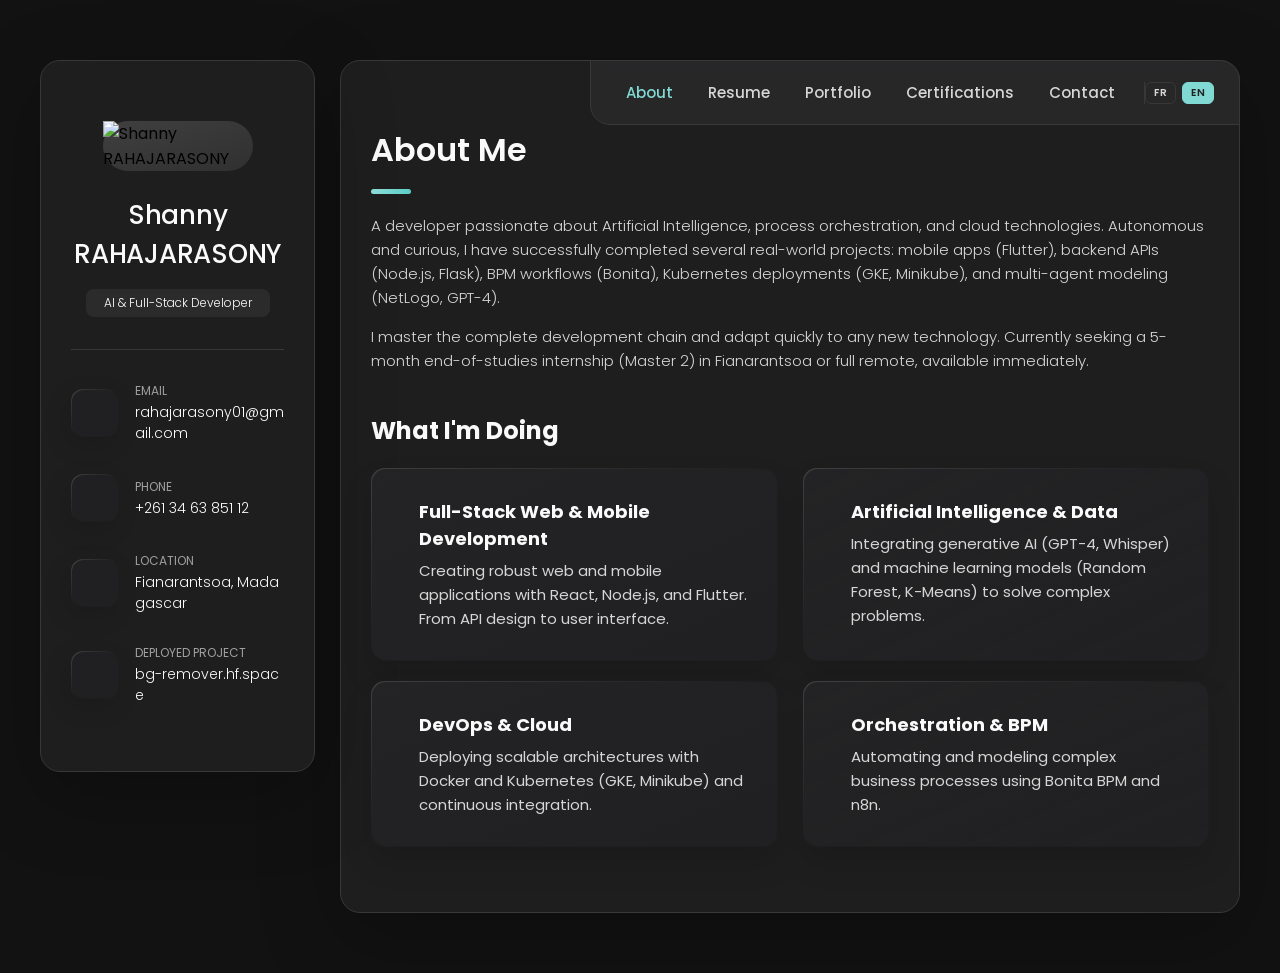
==== index.html @ 4166f820 "feat: update portfolio with new projects, certificates, and alphabetical sort" ====
<!DOCTYPE html>
<html lang="fr">

<head>
  <meta charset="UTF-8">
  <meta http-equiv="X-UA-Compatible" content="IE=edge">
  <meta name="viewport" content="width=device-width, initial-scale=1.0">
  <title>Shanny RAHAJARASONY — Développeur Full-Stack & IA</title>

  <!-- favicon -->
  <link rel="shortcut icon" href="./assets/images/logo.ico" type="image/x-icon">

  <!-- custom css link -->
  <link rel="stylesheet" href="./assets/css/style.css">

  <!-- language toggle styles -->
  <style>
    /* Lang switcher inline dans la navbar */
    .lang-switcher {
      display: flex;
      gap: 6px;
      align-items: center;
    }
    .lang-btn {
      background: transparent;
      color: var(--light-gray);
      border: 1px solid var(--jet);
      padding: 3px 8px;
      border-radius: 6px;
      cursor: pointer;
      font-size: 10px;
      font-weight: 600;
      letter-spacing: 0.5px;
      transition: var(--transition-1);
      line-height: 1.4;
    }
    .lang-btn:hover {
      color: var(--orange-yellow-crayola);
      border-color: var(--orange-yellow-crayola);
    }
    .lang-btn.active {
      background: var(--orange-yellow-crayola);
      color: var(--eerie-black-1);
      border-color: var(--orange-yellow-crayola);
    }
    .lang-switcher-item {
      margin-left: 4px;
      padding: 0 !important;
    }
    .project-item {
      display: none;
    }
    .project-item.active {
      display: block;
      animation: scaleUp 0.25s ease forwards;
    }
    .service-icon-box {
      font-size: 40px;
      color: var(--orange-yellow-crayola);
      display: flex;
      justify-content: center;
      align-items: center;
    }
  </style>

  <!-- google font link -->
  <link rel="preconnect" href="https://fonts.googleapis.com">
  <link rel="preconnect" href="https://fonts.gstatic.com" crossorigin>
  <link href="https://fonts.googleapis.com/css2?family=Poppins:wght@300;400;500;600&display=swap" rel="stylesheet">
</head>

<body>

  <main>

    <!-- SIDEBAR -->
    <aside class="sidebar" data-sidebar>

      <div class="sidebar-info">

        <figure class="avatar-box">
          <img src="./assets/images/my-avatar.png" alt="Shanny RAHAJARASONY" width="80">
        </figure>

        <div class="info-content">
          <h1 class="name" title="Shanny RAHAJARASONY">Shanny RAHAJARASONY</h1>
          <p class="title" data-i18n="role">Développeur IA & Full-Stack</p>
        </div>

        <button class="info_more-btn" data-sidebar-btn>
          <span data-i18n="show_contacts">Afficher les contacts</span>
          <ion-icon name="chevron-down"></ion-icon>
        </button>

      </div>

      <div class="sidebar-info_more">
        <div class="separator"></div>
        <ul class="contacts-list">
          <li class="contact-item">
            <div class="icon-box">
              <ion-icon name="mail-outline"></ion-icon>
            </div>
            <div class="contact-info">
              <p class="contact-title" data-i18n="email">Email</p>
              <a href="mailto:rahajarasony01@gmail.com" class="contact-link">rahajarasony01@gmail.com</a>
            </div>
          </li>
          <li class="contact-item">
            <div class="icon-box">
              <ion-icon name="phone-portrait-outline"></ion-icon>
            </div>
            <div class="contact-info">
              <p class="contact-title" data-i18n="phone">Téléphone</p>
              <a href="tel:+261346385112" class="contact-link">+261 34 63 851 12</a>
            </div>
          </li>
          <li class="contact-item">
            <div class="icon-box">
              <ion-icon name="location-outline"></ion-icon>
            </div>
            <div class="contact-info">
              <p class="contact-title" data-i18n="location">Localisation</p>
              <address data-i18n="location_value">Fianarantsoa, Madagascar</address>
            </div>
          </li>
          <li class="contact-item">
            <div class="icon-box">
              <ion-icon name="globe-outline"></ion-icon>
            </div>
            <div class="contact-info">
              <p class="contact-title" data-i18n="deployed_project">Projet déployé</p>
              <a href="https://shanny01-bg-remover-api.hf.space" target="_blank" class="contact-link">bg-remover.hf.space</a>
            </div>
          </li>
        </ul>
        <div class="separator"></div>
        <ul class="social-list">
          <li class="social-item">
            <a href="https://github.com/shanny-lala" target="_blank" class="social-link" title="GitHub">
              <ion-icon name="logo-github"></ion-icon>
            </a>
          </li>
          <li class="social-item">
            <a href="https://linkedin.com/in/shanny-rahajarasony" target="_blank" class="social-link" title="LinkedIn">
              <ion-icon name="logo-linkedin"></ion-icon>
            </a>
          </li>
        </ul>
      </div>
    </aside>

    <!-- MAIN CONTENT -->
    <div class="main-content">



      <!-- NAVBAR -->
      <nav class="navbar">
        <ul class="navbar-list">
          <li class="navbar-item">
            <button class="navbar-link active" data-nav-link data-page-target="about" data-i18n="nav_about">À propos</button>
          </li>
          <li class="navbar-item">
            <button class="navbar-link" data-nav-link data-page-target="resume" data-i18n="nav_resume">Parcours</button>
          </li>
          <li class="navbar-item">
            <button class="navbar-link" data-nav-link data-page-target="portfolio" data-i18n="nav_portfolio">Portfolio</button>
          </li>
          <li class="navbar-item">
            <button class="navbar-link" data-nav-link data-page-target="certifications" data-i18n="nav_certifications">Certifications</button>
          </li>
          <li class="navbar-item">
            <button class="navbar-link" data-nav-link data-page-target="contact" data-i18n="nav_contact">Contact</button>
          </li>
          <!-- Language Switcher intégré dans la navbar -->
          <li class="navbar-item lang-switcher-item">
            <div class="lang-switcher">
              <button class="lang-btn active" data-lang="fr">FR</button>
              <button class="lang-btn" data-lang="en">EN</button>
            </div>
          </li>
        </ul>
      </nav>

      <!-- ABOUT -->
      <article class="about active" data-page="about">
        <header>
          <h2 class="h2 article-title" data-i18n="about_title">À propos de moi</h2>
        </header>
        <section class="about-text">
          <p data-i18n="about_p1">Développeur passionné par l'intelligence artificielle, l'orchestration de processus et le cloud. Autonome et curieux, j'ai mené à bien plusieurs projets concrets : applications mobiles (Flutter), API backend (Node.js, Flask), workflows BPM (Bonita), déploiements Kubernetes (GKE, Minikube) et modélisation multi-agents (NetLogo, GPT-4).</p>
          <p data-i18n="about_p2">Je maîtrise la chaîne complète de développement et je m'adapte rapidement à toute nouvelle technologie. Recherche stage de fin d'études (Master 2) de 5 mois à Fianarantsoa ou en full remote, disponible immédiatement.</p>
        </section>

        <!-- SERVICES -->
        <section class="service">
          <h3 class="h3 service-title" data-i18n="what_im_doing">Ce que je fais</h3>
          <ul class="service-list">
            <li class="service-item">
              <div class="service-icon-box">
                <ion-icon name="code-slash-outline"></ion-icon>
              </div>
              <div class="service-content-box">
                <h4 class="h4 service-item-title" data-i18n="service_fullstack_title">Développement Full-Stack</h4>
                <p class="service-item-text" data-i18n="service_fullstack_desc">Création d'applications web et mobiles robustes avec React, Node.js, et Flutter.</p>
              </div>
            </li>
            <li class="service-item">
              <div class="service-icon-box">
                <ion-icon name="hardware-chip-outline"></ion-icon>
              </div>
              <div class="service-content-box">
                <h4 class="h4 service-item-title" data-i18n="service_ia_title">Intelligence Artificielle</h4>
                <p class="service-item-text" data-i18n="service_ia_desc">Intégration d'IA générative (GPT-4, Whisper) et ML (Random Forest, K-Means).</p>
              </div>
            </li>
            <li class="service-item">
              <div class="service-icon-box">
                <ion-icon name="cloud-done-outline"></ion-icon>
              </div>
              <div class="service-content-box">
                <h4 class="h4 service-item-title" data-i18n="service_devops_title">DevOps & Cloud</h4>
                <p class="service-item-text" data-i18n="service_devops_desc">Déploiement d'architectures scalables avec Docker et Kubernetes (GKE, Minikube).</p>
              </div>
            </li>
            <li class="service-item">
              <div class="service-icon-box">
                <ion-icon name="git-network-outline"></ion-icon>
              </div>
              <div class="service-content-box">
                <h4 class="h4 service-item-title" data-i18n="service_bpm_title">Orchestration & BPM</h4>
                <p class="service-item-text" data-i18n="service_bpm_desc">Automatisation et modélisation de processus avec Bonita BPM et n8n.</p>
              </div>
            </li>
          </ul>
        </section>
      </article>

      <!-- RESUME -->
      <article class="resume" data-page="resume">
        <header>
          <h2 class="h2 article-title" data-i18n="resume_title">Parcours</h2>
        </header>

        <section class="timeline">
          <div class="title-wrapper">
            <div class="icon-box"><ion-icon name="book-outline"></ion-icon></div>
            <h3 class="h3" data-i18n="education">Formations</h3>
          </div>
          <ol class="timeline-list">
            <li class="timeline-item">
              <h4 class="h4 timeline-item-title" data-i18n="edu_m2">Master 2 en Informatique</h4>
              <span>2025 — 2026</span>
              <p class="timeline-text" data-i18n="edu_m2_school">École Nationale d'Informatique (ENI) - Fianarantsoa</p>
              <p class="timeline-text" data-i18n="edu_m2_desc">Parcours Informatique Générale. En cours.</p>
            </li>
            <li class="timeline-item">
              <h4 class="h4 timeline-item-title" data-i18n="edu_l3">Licence Professionnelle en Informatique</h4>
              <span>2021 — 2024</span>
              <p class="timeline-text" data-i18n="edu_l3_school">École Nationale d'Informatique (ENI) - Fianarantsoa</p>
            </li>
            <li class="timeline-item">
              <h4 class="h4 timeline-item-title" data-i18n="edu_bac">Baccalauréat Général - Série D</h4>
              <span>2019</span>
              <p class="timeline-text" data-i18n="edu_bac_school">Lycée Raherivelo Ramamonjy - Fianarantsoa</p>
            </li>
          </ol>
        </section>

        <section class="timeline">
          <div class="title-wrapper">
            <div class="icon-box"><ion-icon name="briefcase-outline"></ion-icon></div>
            <h3 class="h3" data-i18n="experience">Expériences & Projets Sélectionnés</h3>
          </div>
          <ol class="timeline-list">
            <li class="timeline-item">
              <h4 class="h4 timeline-item-title" data-i18n="exp_bg">BG Remover Pro - Suppression d'arrière-plan IA</h4>
              <span>Février 2026</span>
              <p class="timeline-text" data-i18n="exp_bg_d1">Modèle ISNet via rembg (alpha matting, post-processing NumPy), backend Flask hexagonal.</p>
              <p class="timeline-text" data-i18n="exp_bg_d2">Frontend vanilla JS : drag & drop, canvas interactif. Docker + Gunicorn sur HF Spaces.</p>
            </li>

            <li class="timeline-item">
              <h4 class="h4 timeline-item-title" data-i18n="exp_churn">Prédiction du Churn - KNIME & Data Mining</h4>
              <span>Mai 2026</span>
              <p class="timeline-text" data-i18n="exp_churn_d1">Pipeline ETL complet (7 043 clients, 21 variables). Random Forest (Accuracy: 85%, AUC: 0.86).</p>
              <p class="timeline-text" data-i18n="exp_churn_d2">Clustering K-Means (3 profils de risque). Export Excel avec recommandations métier.</p>
            </li>
            <li class="timeline-item">
              <h4 class="h4 timeline-item-title" data-i18n="exp_hotel">Hotel/Restaurant - Orchestration Bonita BPM</h4>
              <span>Mars 2026</span>
              <p class="timeline-text" data-i18n="exp_hotel_d1">Architecture SOA, 5 processus BPMN. Services REST Node.js. Automatisation Messenger via n8n.</p>
            </li>
            <li class="timeline-item">
              <h4 class="h4 timeline-item-title" data-i18n="exp_irrigation">SMA Irrigation Intelligente - NetLogo</h4>
              <span>Avril 2026</span>
              <p class="timeline-text" data-i18n="exp_irrigation_d1">Simulation multi-agents IoT : capteurs, irrigators, météo dynamique. Économie d'eau > 35%.</p>
            </li>
            <li class="timeline-item">
              <h4 class="h4 timeline-item-title" data-i18n="exp_multi">Plateforme Multi-Agents IA</h4>
              <span>Septembre 2025</span>
              <p class="timeline-text" data-i18n="exp_multi_d1">4 agents Python collaborant via superviseur (scraping, résumé, traduction, publication).</p>
              <p class="timeline-text" data-i18n="exp_multi_d2">OpenAI GPT-4 pour résumé automatique et traduction multilingue, Notion API.</p>
            </li>
            <li class="timeline-item">
              <h4 class="h4 timeline-item-title" data-i18n="exp_ecollecte">Développeur Full-Stack (Stage) — Projet E-Collecte (ISERP)</h4>
              <span>Oct. 2025 – Jan. 2026</span>
              <p class="timeline-text" data-i18n="exp_ecollecte_d1">Application mobile Flutter de collecte de données sur terrain.</p>
              <p class="timeline-text" data-i18n="exp_ecollecte_d2">Back-end Node.js/TypeScript avec Express.js, Prisma ORM et MySQL.</p>
              <p class="timeline-text" data-i18n="exp_ecollecte_d3">Projet réalisé en totale autonomie.</p>
            </li>
            <li class="timeline-item">
              <h4 class="h4 timeline-item-title" data-i18n="exp_commune">Développeur Web (Stage) — Commune Urbaine de Fianarantsoa</h4>
              <span>Sept. – Nov. 2023</span>
              <p class="timeline-text" data-i18n="exp_commune_d1">Application web de gestion de l'urbanisme (PHP & WordPress).</p>
              <p class="timeline-text" data-i18n="exp_commune_d2">Réalisé en hybride, en totale autonomie.</p>
            </li>
          </ol>
        </section>

        <section class="skill">
          <h3 class="h3 skills-title" data-i18n="skills_title">Mes Compétences</h3>
          <ul class="skills-list content-card">
            <li class="skills-item">
              <div class="title-wrapper"><h5 class="h5" data-i18n="skill_lang">Langages (JS/TS, Python, Dart, SQL)</h5><data value="90">90%</data></div>
              <div class="skill-progress-bg"><div class="skill-progress-fill" style="width: 90%;"></div></div>
            </li>
            <li class="skills-item">
              <div class="title-wrapper"><h5 class="h5" data-i18n="skill_front">Frontend (React, Flutter, React Native)</h5><data value="85">85%</data></div>
              <div class="skill-progress-bg"><div class="skill-progress-fill" style="width: 85%;"></div></div>
            </li>
            <li class="skills-item">
              <div class="title-wrapper"><h5 class="h5" data-i18n="skill_back">Backend (Node.js, Express, Flask, Prisma)</h5><data value="85">85%</data></div>
              <div class="skill-progress-bg"><div class="skill-progress-fill" style="width: 85%;"></div></div>
            </li>
            <li class="skills-item">
              <div class="title-wrapper"><h5 class="h5" data-i18n="skill_db">Base de données (PostgreSQL, MySQL, MongoDB)</h5><data value="80">80%</data></div>
              <div class="skill-progress-bg"><div class="skill-progress-fill" style="width: 80%;"></div></div>
            </li>
            <li class="skills-item">
              <div class="title-wrapper"><h5 class="h5" data-i18n="skill_ai">IA & Data (GPT-4, rembg, KNIME, scikit-learn)</h5><data value="80">80%</data></div>
              <div class="skill-progress-bg"><div class="skill-progress-fill" style="width: 80%;"></div></div>
            </li>
            <li class="skills-item">
              <div class="title-wrapper"><h5 class="h5" data-i18n="skill_devops">DevOps & Cloud (Docker, K8s, GCP, CI/CD)</h5><data value="75">75%</data></div>
              <div class="skill-progress-bg"><div class="skill-progress-fill" style="width: 75%;"></div></div>
            </li>
            <li class="skills-item">
              <div class="title-wrapper"><h5 class="h5" data-i18n="skill_bpm">Orchestration (Bonita BPM, n8n)</h5><data value="75">75%</data></div>
              <div class="skill-progress-bg"><div class="skill-progress-fill" style="width: 75%;"></div></div>
            </li>
          </ul>
        </section>
      </article>

      <!-- PORTFOLIO -->
      <article class="portfolio" data-page="portfolio">
        <header>
          <h2 class="h2 article-title" data-i18n="portfolio_title">Portfolio</h2>
        </header>

        <section class="projects">
          <ul class="filter-list">
            <li class="filter-item"><button class="active" data-filter-btn data-i18n="filter_all">Tous</button></li>
            <li class="filter-item"><button data-filter-btn data-i18n="filter_fs">Full-Stack</button></li>
            <li class="filter-item"><button data-filter-btn data-i18n="filter_ia">IA & Data</button></li>
            <li class="filter-item"><button data-filter-btn data-i18n="filter_app">Applications</button></li>
          </ul>

          <div class="filter-select-box">
            <button class="filter-select" data-select>
              <div class="select-value" data-selecct-value data-i18n="filter_all">Tous</div>
              <div class="select-icon"><ion-icon name="chevron-down"></ion-icon></div>
            </button>
            <ul class="select-list">
              <li class="select-item"><button data-select-item data-i18n="filter_all">Tous</button></li>
              <li class="select-item"><button data-select-item data-i18n="filter_fs">Full-Stack</button></li>
              <li class="select-item"><button data-select-item data-i18n="filter_ia">IA & Data</button></li>
              <li class="select-item"><button data-select-item data-i18n="filter_app">Applications</button></li>
            </ul>
          </div>

          <ul class="project-list">

            <li class="project-item active" data-filter-item data-category="full-stack">
              <a href="project-details.html?id=autoplan">
                <figure class="project-img">
                  <div class="project-item-icon-box"><ion-icon name="eye-outline"></ion-icon></div>
                  <img src="./assets/images/capture adomc/miniature.png" alt="AutoPlan ENI" loading="lazy">
                </figure>
                <h3 class="project-title">AutoPlan ENI</h3>
                <p class="project-category" data-i18n="cat_fs">Full-Stack</p>
              </a>
            </li>

            <li class="project-item active" data-filter-item data-category="ia & data">
              <a href="project-details.html?id=bg-remover">
                <figure class="project-img">
                  <div class="project-item-icon-box"><ion-icon name="eye-outline"></ion-icon></div>
                  <img src="./assets/images/capture background remover/miniature.png" alt="BG Remover Pro" loading="lazy">
                </figure>
                <h3 class="project-title">BG Remover Pro</h3>
                <p class="project-category" data-i18n="cat_ia">IA & Data</p>
              </a>
            </li>

            <li class="project-item active" data-filter-item data-category="applications">
              <a href="project-details.html?id=gestion-produits">
                <figure class="project-img">
                  <div class="project-item-icon-box"><ion-icon name="eye-outline"></ion-icon></div>
                  <img src="./assets/images/capture react native/miniature.png" alt="Gestion de Produits" loading="lazy">
                </figure>
                <h3 class="project-title">Gestion de Produits</h3>
                <p class="project-category" data-i18n="cat_app">Applications</p>
              </a>
            </li>

            <li class="project-item active" data-filter-item data-category="full-stack">
              <a href="project-details.html?id=hotel-bpm">
                <figure class="project-img">
                  <div class="project-item-icon-box"><ion-icon name="eye-outline"></ion-icon></div>
                  <img src="./assets/images/project_bpm.png" alt="Hotel & Restaurant SOA" loading="lazy">
                </figure>
                <h3 class="project-title">Hotel & Restaurant SOA</h3>
                <p class="project-category" data-i18n="cat_fs">Full-Stack</p>
              </a>
            </li>

            <li class="project-item active" data-filter-item data-category="full-stack">
              <a href="project-details.html?id=gke-mern">
                <figure class="project-img">
                  <div class="project-item-icon-box"><ion-icon name="eye-outline"></ion-icon></div>
                  <img src="./assets/images/capture gcp/miniature.png" alt="MERN sur GKE" loading="lazy">
                </figure>
                <h3 class="project-title">MERN sur Kubernetes/GKE</h3>
                <p class="project-category" data-i18n="cat_fs">Full-Stack</p>
              </a>
            </li>

            <li class="project-item active" data-filter-item data-category="ia & data">
              <a href="project-details.html?id=multi-agent">
                <figure class="project-img">
                  <div class="project-item-icon-box"><ion-icon name="eye-outline"></ion-icon></div>
                  <img src="./assets/images/project_multi_agent.png" alt="Plateforme Multi-Agents IA" loading="lazy">
                </figure>
                <h3 class="project-title">Plateforme Multi-Agents IA</h3>
                <p class="project-category" data-i18n="cat_ia">IA & Data</p>
              </a>
            </li>

            <li class="project-item active" data-filter-item data-category="ia & data">
              <a href="project-details.html?id=churn">
                <figure class="project-img">
                  <div class="project-item-icon-box"><ion-icon name="eye-outline"></ion-icon></div>
                  <img src="./assets/images/capture datamining/miniature.png" alt="Prédiction du Churn" loading="lazy">
                </figure>
                <h3 class="project-title">Prédiction du Churn Telecom</h3>
                <p class="project-category" data-i18n="cat_ia">IA & Data</p>
              </a>
            </li>

            <li class="project-item active" data-filter-item data-category="applications">
              <a href="project-details.html?id=e-collecte">
                <figure class="project-img">
                  <div class="project-item-icon-box"><ion-icon name="eye-outline"></ion-icon></div>
                  <img src="./assets/images/capture e-collecte/miniature e-collecte.png" alt="E-Collecte" loading="lazy">
                </figure>
                <h3 class="project-title">Projet E-Collecte</h3>
                <p class="project-category" data-i18n="cat_app">Applications</p>
              </a>
            </li>

            <li class="project-item active" data-filter-item data-category="ia & data">
              <a href="project-details.html?id=irrigation">
                <figure class="project-img">
                  <div class="project-item-icon-box"><ion-icon name="eye-outline"></ion-icon></div>
                  <img src="./assets/images/capture sma/miniature.png" alt="SMA Irrigation" loading="lazy">
                </figure>
                <h3 class="project-title">SMA Irrigation Intelligente</h3>
                <p class="project-category" data-i18n="cat_ia">IA & Data</p>
              </a>
            </li>
          </ul>
        </section>
      </article>

      <!-- CERTIFICATIONS (replaces Blog) -->
      <article class="certifications" data-page="certifications">
        <header>
          <h2 class="h2 article-title" data-i18n="certif_title">Certifications & Intérêts</h2>
        </header>
        <section class="timeline">
          <div class="title-wrapper">
            <div class="icon-box"><ion-icon name="ribbon-outline"></ion-icon></div>
            <h3 class="h3" data-i18n="certif_subtitle">Certifications obtenues</h3>
          </div>
          <ol class="timeline-list">
            <li class="timeline-item">
              <h4 class="h4 timeline-item-title" data-i18n="certif_odc2">Monétisation d'applications et services digitaux - Orange Digital Center</h4>
              <span>2026</span>
              <a href="./assets/images/Attestation de formation/Monétisation d'application et services digitaux.png" target="_blank" style="display: block; margin-top: 15px;">
                <img src="./assets/images/Attestation de formation/Monétisation d'application et services digitaux.png" alt="Attestation de formation" style="max-width: 250px; border-radius: 10px; border: 1px solid var(--jet); transition: transform 0.2s;">
              </a>
            </li>
            <li class="timeline-item">
              <h4 class="h4 timeline-item-title" data-i18n="certif_huawei">Huawei ICT Competition - Préliminaires réussies</h4>
              <span>2025</span>
            </li>
            <li class="timeline-item">
              <h4 class="h4 timeline-item-title" data-i18n="certif_odc1">Hack ta 1ère carte électronique - Orange Digital Center</h4>
              <span>2025</span>
            </li>
          </ol>
        </section>

        <section class="timeline">
          <div class="title-wrapper">
            <div class="icon-box"><ion-icon name="language-outline"></ion-icon></div>
            <h3 class="h3" data-i18n="lang_title">Langues</h3>
          </div>
          <ol class="timeline-list">
            <li class="timeline-item"><p class="timeline-text" data-i18n="lang_mg">Malgache : Langue maternelle</p></li>
            <li class="timeline-item"><p class="timeline-text" data-i18n="lang_fr">Français : Courant (écrit, technique)</p></li>
            <li class="timeline-item"><p class="timeline-text" data-i18n="lang_en">Anglais : Technique (documentation, échanges pro)</p></li>
          </ol>
        </section>

        <section class="timeline">
          <div class="title-wrapper">
            <div class="icon-box"><ion-icon name="heart-outline"></ion-icon></div>
            <h3 class="h3" data-i18n="interest_title">Centres d'intérêt</h3>
          </div>
          <ol class="timeline-list">
            <li class="timeline-item"><p class="timeline-text" data-i18n="int_1">Veille techno (IA générative, cloud native)</p></li>
            <li class="timeline-item"><p class="timeline-text" data-i18n="int_2">Open source et partage de connaissances</p></li>
            <li class="timeline-item"><p class="timeline-text" data-i18n="int_3">Participation aux compétitions tech</p></li>
          </ol>
        </section>
      </article>

      <!-- CONTACT -->
      <article class="contact" data-page="contact">
        <header>
          <h2 class="h2 article-title" data-i18n="contact_title">Contact</h2>
        </header>

        <section class="mapbox" data-mapbox>
          <figure>
            <iframe
              src="https://www.google.com/maps/embed?pb=!1m18!1m12!1m3!1d119330.089851608!2d47.00938362635904!3d-21.43958970034638!2m3!1f0!2f0!3f0!3m2!1i1024!2i768!4f13.1!3m3!1m2!1s0x21e73e2261a8ccfd%3A0xc6bf807b1e8e50b9!2sFianarantsoa%2C%20Madagascar!5e0!3m2!1sfr!2smg!4v1689260000000!5m2!1sfr!2smg"
              width="400" height="300" loading="lazy"></iframe>
          </figure>
        </section>

        <section class="contact-form">
          <h3 class="h3 form-title" data-i18n="contact_form_title">Formulaire de Contact</h3>
          <!-- Formspree integration -->
          <form action="https://formspree.io/f/xpqeeygb" method="POST" class="form" data-form>
            <div class="input-wrapper">
              <input type="text" name="fullname" class="form-input" placeholder="Nom complet" required data-form-input data-i18n="form_name">
              <input type="email" name="email" class="form-input" placeholder="Adresse email" required data-form-input data-i18n="form_email">
            </div>
            <textarea name="message" class="form-input" placeholder="Votre Message" required data-form-input data-i18n="form_message"></textarea>
            <button class="form-btn" type="submit" disabled data-form-btn>
              <ion-icon name="paper-plane"></ion-icon>
              <span data-i18n="form_submit">Envoyer le message</span>
            </button>
          </form>
        </section>

      </article>

    </div>
  </main>

  <!-- translations logic -->
  <script src="./assets/js/translations.js"></script>
  
  <!-- custom js link -->
  <script src="./assets/js/script.js"></script>

  <!-- ionicon link -->
  <script type="module" src="https://unpkg.com/ionicons@5.5.2/dist/ionicons/ionicons.esm.js"></script>
  <script nomodule src="https://unpkg.com/ionicons@5.5.2/dist/ionicons/ionicons.js"></script>

</body>
</html>
---- assets/css/style.css ----
/*-----------------------------------*\
  #style.css
\*-----------------------------------*/


/**
 * copyright 2022 @codewithsadee
 */





/*-----------------------------------*\
  #CUSTOM PROPERTY
\*-----------------------------------*/

:root {

  /**
   * colors
   */

  /* gradient */

  --bg-gradient-onyx: linear-gradient(
    to bottom right, 
    hsl(240, 1%, 25%) 3%, 
    hsl(0, 0%, 19%) 97%
  );
  --bg-gradient-jet: linear-gradient(
    to bottom right, 
    hsla(240, 1%, 18%, 0.251) 0%, 
    hsla(240, 2%, 11%, 0) 100%
  ), hsl(240, 2%, 13%);
  --bg-gradient-yellow-1: linear-gradient(
    to bottom right, 
    hsl(176, 54%, 68%) 0%, 
    hsla(176, 54%, 60%, 0) 50%
  );
  --bg-gradient-yellow-2: linear-gradient(
    135deg, 
    hsla(176, 54%, 68%, 0.251) 0%, 
    hsla(176, 54%, 55%, 0) 59.86%
  ), hsl(240, 2%, 13%);
  --border-gradient-onyx: linear-gradient(
    to bottom right, 
    hsl(0, 0%, 25%) 0%, 
    hsla(0, 0%, 25%, 0) 50%
  );
  --text-gradient-yellow: linear-gradient(
    to right, 
    hsl(176, 54%, 72%),
    hsl(176, 54%, 58%)
  );

  /* solid */

  --jet: hsl(0, 0%, 22%);
  --onyx: hsl(240, 1%, 17%);
  --eerie-black-1: hsl(240, 2%, 13%);
  --eerie-black-2: hsl(240, 2%, 12%);
  --smoky-black: hsl(0, 0%, 7%);
  --white-1: hsl(0, 0%, 100%);
  --white-2: hsl(0, 0%, 98%);
  --orange-yellow-crayola: hsl(176, 54%, 68%);  /* Pantone 1837 C – Tiffany Blue */
  --vegas-gold: hsl(176, 40%, 52%);
  --light-gray: hsl(0, 0%, 84%);
  --light-gray-70: hsla(0, 0%, 84%, 0.7);
  --bittersweet-shimmer: hsl(0, 43%, 51%);

  /**
   * typography
   */

  /* font-family */
  --ff-poppins: 'Poppins', sans-serif;

  /* font-size */
  --fs-1: 24px;
  --fs-2: 18px;
  --fs-3: 17px;
  --fs-4: 16px;
  --fs-5: 15px;
  --fs-6: 14px;
  --fs-7: 13px;
  --fs-8: 11px;

  /* font-weight */
  --fw-300: 300;
  --fw-400: 400;
  --fw-500: 500;
  --fw-600: 600;

  /**
   * shadow
   */
  
  --shadow-1: -4px 8px 24px hsla(0, 0%, 0%, 0.25);
  --shadow-2: 0 16px 30px hsla(0, 0%, 0%, 0.25);
  --shadow-3: 0 16px 40px hsla(0, 0%, 0%, 0.25);
  --shadow-4: 0 25px 50px hsla(0, 0%, 0%, 0.15);
  --shadow-5: 0 24px 80px hsla(0, 0%, 0%, 0.25);

  /**
   * transition
   */

  --transition-1: 0.25s ease;
  --transition-2: 0.5s ease-in-out;

}





/*-----------------------------------*\
  #RESET
\*-----------------------------------*/

*, *::before, *::after {
  margin: 0;
  padding: 0;
  box-sizing: border-box;
}

a { text-decoration: none; }

li { list-style: none; }

img, ion-icon, a, button, time, span { display: block; }

button {
  font: inherit;
  background: none;
  border: none;
  text-align: left;
  cursor: pointer;
}

input, textarea {
  display: block;
  width: 100%;
  background: none;
  font: inherit;
}

::selection {
  background: var(--orange-yellow-crayola);
  color: var(--smoky-black);
}

:focus { outline-color: var(--orange-yellow-crayola); }

html { font-family: var(--ff-poppins); }

body { background: var(--smoky-black); }





/*-----------------------------------*\
  #REUSED STYLE
\*-----------------------------------*/

.sidebar,
article {
  background: var(--eerie-black-2);
  border: 1px solid var(--jet);
  border-radius: 20px;
  padding: 15px;
  box-shadow: var(--shadow-1);
  z-index: 1;
}

.separator {
  width: 100%;
  height: 1px;
  background: var(--jet);
  margin: 16px 0;
}

.icon-box {
  position: relative;
  background: var(--border-gradient-onyx);
  width: 30px;
  height: 30px;
  border-radius: 8px;
  display: flex;
  justify-content: center;
  align-items: center;
  font-size: 16px;
  color: var(--orange-yellow-crayola);
  box-shadow: var(--shadow-1);
  z-index: 1;
}

.icon-box::before {
  content: "";
  position: absolute;
  inset: 1px;
  background: var(--eerie-black-1);
  border-radius: inherit;
  z-index: -1;
}

.icon-box ion-icon { --ionicon-stroke-width: 35px; }

article { display: none; }

article.active {
  display: block;
  animation: fade 0.5s ease backwards;
}

@keyframes fade {
  0% { opacity: 0; }
  100% { opacity: 1; }
}

.h2,
.h3,
.h4,
.h5 {
  color: var(--white-2);
  text-transform: capitalize;
}

.h2 { font-size: var(--fs-1); }

.h3 { font-size: var(--fs-2); }

.h4 { font-size: var(--fs-4); }

.h5 {
  font-size: var(--fs-7);
  font-weight: var(--fw-500);
}

.article-title {
  position: relative;
  padding-bottom: 7px;
}

.article-title::after {
  content: "";
  position: absolute;
  bottom: 0;
  left: 0;
  width: 30px;
  height: 3px;
  background: var(--text-gradient-yellow);
  border-radius: 3px;
}

.has-scrollbar::-webkit-scrollbar {
  width: 5px; /* for vertical scrollbar */
  height: 5px; /* for horizontal scrollbar */
}

.has-scrollbar::-webkit-scrollbar-track {
  background: var(--onyx);
  border-radius: 5px;
}

.has-scrollbar::-webkit-scrollbar-thumb {
  background: var(--orange-yellow-crayola);
  border-radius: 5px;
}

.has-scrollbar::-webkit-scrollbar-button { width: 20px; }

.content-card {
  position: relative;
  background: var(--border-gradient-onyx);
  padding: 15px;
  padding-top: 45px;
  border-radius: 14px;
  box-shadow: var(--shadow-2);
  cursor: pointer;
  z-index: 1;
}

.content-card::before {
  content: "";
  position: absolute;
  inset: 1px;
  background: var(--bg-gradient-jet);
  border-radius: inherit;
  z-index: -1;
}





/*-----------------------------------*\
  #MAIN
\*-----------------------------------*/

main {
  margin: 15px 12px;
  margin-bottom: 80px;
  min-width: 259px;
}





/*-----------------------------------*\
  #SIDEBAR
\*-----------------------------------*/

.sidebar {
  margin-bottom: 15px;
  max-height: 112px;
  overflow: hidden;
  transition: var(--transition-2);
}

.sidebar.active { max-height: 405px; }

.sidebar-info {
  position: relative;
  display: flex;
  justify-content: flex-start;
  align-items: center;
  gap: 15px;
}

.avatar-box {
  background: var(--bg-gradient-onyx);
  border-radius: 20px;
}

.info-content .name {
  color: var(--white-2);
  font-size: var(--fs-3);
  font-weight: var(--fw-500);
  letter-spacing: -0.25px;
  margin-bottom: 10px;
  word-wrap: break-word;
}

.info-content .title {
  color: var(--white-1);
  background: var(--onyx);
  font-size: var(--fs-8);
  font-weight: var(--fw-300);
  width: max-content;
  padding: 3px 12px;
  border-radius: 8px;
}

.info_more-btn {
  position: absolute;
  top: -15px;
  right: -15px;
  border-radius: 0 15px;
  font-size: 13px;
  color: var(--orange-yellow-crayola);
  background: var(--border-gradient-onyx);
  padding: 10px;
  box-shadow: var(--shadow-2);
  transition: var(--transition-1);
  z-index: 1;
}

.info_more-btn::before {
  content: "";
  position: absolute;
  inset: 1px;
  border-radius: inherit;
  background: var(--bg-gradient-jet);
  transition: var(--transition-1);
  z-index: -1;
}

.info_more-btn:hover,
.info_more-btn:focus { background: var(--bg-gradient-yellow-1); }

.info_more-btn:hover::before,
.info_more-btn:focus::before { background: var(--bg-gradient-yellow-2); }

.info_more-btn span { display: none; }

.sidebar-info_more {
  opacity: 0;
  visibility: hidden;
  transition: var(--transition-2);
}

.sidebar.active .sidebar-info_more {
  opacity: 1;
  visibility: visible;
}

.contacts-list {
  display: grid;
  grid-template-columns: 1fr;
  gap: 16px;
}

.contact-item {
  min-width: 100%;
  display: flex;
  align-items: center;
  gap: 16px;
}

.contact-info {
  max-width: calc(100% - 46px);
  width: calc(100% - 46px);
}

.contact-title {
  color: var(--light-gray-70);
  font-size: var(--fs-8);
  text-transform: uppercase;
  margin-bottom: 2px;
}

.contact-info :is(.contact-link, time, address) {
  color: var(--white-2);
  font-size: var(--fs-7);
  overflow-wrap: break-word;
  word-break: break-all;
}

.contact-info address { font-style: normal; }

.social-list {
  display: flex;
  justify-content: flex-start;
  align-items: center;
  gap: 15px;
  padding-bottom: 4px;
  padding-left: 7px;
}

.social-item .social-link {
  color: var(--light-gray-70);
  font-size: 18px;
}


.social-item .social-link:hover { color: var(--light-gray); }





/*-----------------------------------*\
  #NAVBAR
\*-----------------------------------*/

.navbar {
  position: fixed;
  bottom: 0;
  left: 0;
  width: 100%;
  background: hsla(240, 1%, 17%, 0.75);
  backdrop-filter: blur(10px);
  border: 1px solid var(--jet);
  border-radius: 12px 12px 0 0;
  box-shadow: var(--shadow-2);
  z-index: 5;
}

.navbar-list {
  display: flex;
  flex-wrap: nowrap;
  justify-content: center;
  align-items: center;
  padding: 0 4px;
  gap: 0;
}

.navbar-link {
  color: var(--light-gray);
  font-size: 9px;
  padding: 14px 5px;
  transition: color var(--transition-1);
  white-space: nowrap;
}

.navbar-link:hover,
.navbar-link:focus { color: var(--light-gray-70); }

.navbar-link.active { color: var(--orange-yellow-crayola); }





/*-----------------------------------*\
  #ABOUT
\*-----------------------------------*/

.about .article-title { margin-bottom: 15px; }

.about-text {
  color: var(--light-gray);
  font-size: var(--fs-6);
  font-weight: var(--fw-300);
  line-height: 1.6;
}

.about-text p { margin-bottom: 15px; }



/**
 * #service 
 */

.service { margin-bottom: 35px; }

.service-title { margin-bottom: 20px; }

.service-list {
  display: grid;
  grid-template-columns: 1fr;
  gap: 20px;
}

.service-item {
  position: relative;
  background: var(--border-gradient-onyx);
  padding: 20px;
  border-radius: 14px;
  box-shadow: var(--shadow-2);
  z-index: 1;
}

.service-item::before {
  content: "";
  position: absolute;
  inset: 1px;
  background: var(--bg-gradient-jet);
  border-radius: inherit;
  z-index: -1;
}

.service-icon-box { margin-bottom: 10px; }

.service-icon-box img { margin: auto; }

.service-content-box { text-align: center; }

.service-item-title { margin-bottom: 7px; }

.service-item-text {
  color: var(--light-gray);
  font-size: var(--fs-6);
  font-weight: var(--fw-3);
  line-height: 1.6;
}


/**
 * #testimonials 
 */

.testimonials { margin-bottom: 30px; }

.testimonials-title { margin-bottom: 20px; }

.testimonials-list {
  display: flex;
  justify-content: flex-start;
  align-items: flex-start;
  gap: 15px;
  margin: 0 -15px;
  padding: 25px 15px;
  padding-bottom: 35px;
  overflow-x: auto;
  scroll-behavior: smooth;
  overscroll-behavior-inline: contain;
  scroll-snap-type: inline mandatory;
}

.testimonials-item {
  min-width: 100%;
  scroll-snap-align: center;
}

.testimonials-avatar-box {
  position: absolute;
  top: 0;
  left: 0;
  transform: translate(15px, -25px);
  background: var(--bg-gradient-onyx);
  border-radius: 14px;
  box-shadow: var(--shadow-1);
}

.testimonials-item-title { margin-bottom: 7px; }

.testimonials-text {
  color: var(--light-gray);
  font-size: var(--fs-6);
  font-weight: var(--fw-300);
  line-height: 1.6;
  display: -webkit-box;
  line-clamp: 4;
  -webkit-line-clamp: 4;
  -webkit-box-orient: vertical;
  overflow: hidden;
}


/**
 * #testimonials-modal
 */

.modal-container {
  position: fixed;
  top: 0;
  left: 0;
  width: 100%;
  height: 100%;
  display: flex;
  justify-content: center;
  align-items: center;
  overflow-y: auto;
  overscroll-behavior: contain;
  z-index: 20;
  pointer-events: none;
  visibility: hidden;
}

.modal-container::-webkit-scrollbar { display: none; }

.modal-container.active {
  pointer-events: all;
  visibility: visible;
}

.overlay {
  position: fixed;
  top: 0;
  left: 0;
  width: 100%;
  height: 100vh;
  background: hsl(0, 0%, 5%);
  opacity: 0;
  visibility: hidden;
  pointer-events: none;
  z-index: 1;
  transition: var(--transition-1);
}

.overlay.active {
  opacity: 0.8;
  visibility: visible;
  pointer-events: all;
}

.testimonials-modal {
  background: var(--eerie-black-2);
  position: relative;
  padding: 15px;
  margin: 15px 12px;
  border: 1px solid var(--jet);
  border-radius: 14px;
  box-shadow: var(--shadow-5);
  transform: scale(1.2);
  opacity: 0;
  transition: var(--transition-1);
  z-index: 2;
}

.modal-container.active .testimonials-modal {
  transform: scale(1);
  opacity: 1;
}

.modal-close-btn {
  position: absolute;
  top: 15px;
  right: 15px;
  background: var(--onyx);
  border-radius: 8px;
  width: 32px;
  height: 32px;
  display: flex;
  justify-content: center;
  align-items: center;
  color: var(--white-2);
  font-size: 18px;
  opacity: 0.7;
}

.modal-close-btn:hover,
.modal-close-btn:focus { opacity: 1; }

.modal-close-btn ion-icon { --ionicon-stroke-width: 50px; }

.modal-avatar-box {
  background: var(--bg-gradient-onyx);
  width: max-content;
  border-radius: 14px;
  margin-bottom: 15px;
  box-shadow: var(--shadow-2);
}

.modal-img-wrapper > img { display: none; }

.modal-title { margin-bottom: 4px; }

.modal-content time {
  font-size: var(--fs-6);
  color: var(--light-gray-70);
  font-weight: var(--fw-300);
  margin-bottom: 10px;
}

.modal-content p {
  color: var(--light-gray);
  font-size: var(--fs-6);
  font-weight: var(--fw-300);
  line-height: 1.6;
}


/**
 * #clients 
 */

.clients { margin-bottom: 15px; }

.clients-list {
  display: flex;
  justify-content: flex-start;
  align-items: flex-start;
  gap: 15px;
  margin: 0 -15px;
  padding: 25px;
  padding-bottom: 25px;
  overflow-x: auto;
  scroll-behavior: smooth;
  overscroll-behavior-inline: contain;
  scroll-snap-type: inline mandatory;
  scroll-padding-inline: 25px;
}

.clients-item {
  min-width: 50%;
  scroll-snap-align: start;
}

.clients-item img {
  width: 100%;
  filter: grayscale(1);
  transition: var(--transition-1);
}

.clients-item img:hover { filter: grayscale(0); }





/*-----------------------------------*\
  #RESUME
\*-----------------------------------*/

.article-title { margin-bottom: 30px; }


/**
 * education and experience 
 */

.timeline { margin-bottom: 30px; }

.timeline .title-wrapper {
  display: flex;
  align-items: center;
  gap: 15px;
  margin-bottom: 25px;
}

.timeline-list {
  font-size: var(--fs-6);
  margin-left: 45px;
}

.timeline-item { position: relative; }

.timeline-item:not(:last-child) { margin-bottom: 20px; }

.timeline-item-title {
  font-size: var(--fs-6);
  line-height: 1.3;
  margin-bottom: 7px;
}

.timeline-list span {
  color: var(--vegas-gold);
  font-weight: var(--fw-400);
  line-height: 1.6;
}

.timeline-item:not(:last-child)::before {
  content: "";
  position: absolute;
  top: -25px;
  left: -30px;
  width: 1px;
  height: calc(100% + 50px);
  background: var(--jet);
}

.timeline-item::after {
  content: "";
  position: absolute;
  top: 5px;
  left: -33px;
  height: 6px;
  width: 6px;
  background: var(--text-gradient-yellow);
  border-radius: 50%;
  box-shadow: 0 0 0 4px var(--jet);
}

.timeline-text {
  color: var(--light-gray);
  font-weight: var(--fw-300);
  line-height: 1.6;
}


/**
 * skills 
 */

.skills-title { margin-bottom: 20px; }

.skills-list { padding: 20px; }


.skills-item:not(:last-child) { margin-bottom: 15px; }

.skill .title-wrapper {
  display: flex;
  align-items: center;
  gap: 5px;
  margin-bottom: 8px;
}

.skill .title-wrapper data {
  color: var(--light-gray);
  font-size: var(--fs-7);
  font-weight: var(--fw-300);
}

.skill-progress-bg {
  background: var(--jet);
  width: 100%;
  height: 8px;
  border-radius: 10px;
}

.skill-progress-fill {
  background: var(--text-gradient-yellow);
  height: 100%;
  border-radius: inherit;
}





/*-----------------------------------*\
  #PORTFOLIO
\*-----------------------------------*/

.filter-list { display: none; }

.filter-select-box {
  position: relative;
  margin-bottom: 25px;
}

.filter-select {
  background: var(--eerie-black-2);
  color: var(--light-gray);
  display: flex;
  justify-content: space-between;
  align-items: center;
  width: 100%;
  padding: 12px 16px;
  border: 1px solid var(--jet);
  border-radius: 14px;
  font-size: var(--fs-6);
  font-weight: var(--fw-300);
}

.filter-select.active .select-icon { transform: rotate(0.5turn); }

.select-list {
  background: var(--eerie-black-2);
  position: absolute;
  top: calc(100% + 6px);
  width: 100%;
  padding: 6px;
  border: 1px solid var(--jet);
  border-radius: 14px;
  z-index: 2;
  opacity: 0;
  visibility: hidden;
  pointer-events: none;
  transition: 0.15s ease-in-out;
}

.filter-select.active + .select-list {
  opacity: 1;
  visibility: visible;
  pointer-events: all;
}

.select-item button {
  background: var(--eerie-black-2);
  color: var(--light-gray);
  font-size: var(--fs-6);
  font-weight: var(--fw-300);
  text-transform: capitalize;
  width: 100%;
  padding: 8px 10px;
  border-radius: 8px;
}

.select-item button:hover { --eerie-black-2: hsl(240, 2%, 20%); }

.project-list {
  display: grid;
  grid-template-columns: 1fr;
  gap: 30px;
  margin-bottom: 10px;
}

.project-item { display: none; }

.project-item.active {
  display: block;
  animation: scaleUp 0.25s ease forwards;
}

@keyframes scaleUp {
  0% { transform: scale(0.5); }
  100% { transform: scale(1); }
}

.project-item > a { width: 100%; }

.project-img {
  position: relative;
  width: 100%;
  height: 200px;
  border-radius: 16px;
  overflow: hidden;
  margin-bottom: 15px;
}

.project-img::before {
  content: "";
  position: absolute;
  top: 0;
  left: 0;
  width: 100%;
  height: 100%;
  background: transparent;
  z-index: 1;
  transition: var(--transition-1);
}

.project-item > a:hover .project-img::before { background: hsla(0, 0%, 0%, 0.5); }

.project-item-icon-box {
  --scale: 0.8;

  background: var(--jet);
  color: var(--orange-yellow-crayola);
  position: absolute;
  top: 50%;
  left: 50%;
  transform: translate(-50%, -50%) scale(var(--scale));
  font-size: 20px;
  padding: 18px;
  border-radius: 12px;
  opacity: 0;
  z-index: 1;
  transition: var(--transition-1);
}

.project-item > a:hover .project-item-icon-box {
  --scale: 1;
  opacity: 1;
}

.project-item-icon-box ion-icon { --ionicon-stroke-width: 50px; }

.project-img img {
  width: 100%;
  height: 100%;
  object-fit: cover;
  transition: var(--transition-1);
}

.project-item > a:hover img { transform: scale(1.1); }

.project-title,
.project-category { margin-left: 10px; }

.project-title {
  color: var(--white-2);
  font-size: var(--fs-5);
  font-weight: var(--fw-400);
  text-transform: capitalize;
  line-height: 1.3;
}

.project-category {
  color: var(--light-gray-70);
  font-size: var(--fs-6);
  font-weight: var(--fw-300);
}





/*-----------------------------------*\
  #BLOG
\*-----------------------------------*/

.blog-posts { margin-bottom: 10px; }

.blog-posts-list {
  display: grid;
  grid-template-columns: 1fr;
  gap: 20px;
}

.blog-post-item > a {
  position: relative;
  background: var(--border-gradient-onyx);
  height: 100%;
  box-shadow: var(--shadow-4);
  border-radius: 16px;
  z-index: 1;
}

.blog-post-item > a::before {
  content: "";
  position: absolute;
  inset: 1px;
  border-radius: inherit;
  background: var(--eerie-black-1);
  z-index: -1;
}

.blog-banner-box {
  width: 100%;
  height: 200px;
  border-radius: 12px;
  overflow: hidden;
}

.blog-banner-box img {
  width: 100%;
  height: 100%;
  object-fit: cover;
  transition: var(--transition-1);
}

.blog-post-item > a:hover .blog-banner-box img { transform: scale(1.1); }

.blog-content { padding: 15px; }

.blog-meta {
  display: flex;
  justify-content: flex-start;
  align-items: center;
  gap: 7px;
  margin-bottom: 10px;
}

.blog-meta :is(.blog-category, time) {
  color: var(--light-gray-70);
  font-size: var(--fs-6);
  font-weight: var(--fw-300);
}

.blog-meta .dot {
  background: var(--light-gray-70);
  width: 4px;
  height: 4px;
  border-radius: 4px;
}

.blog-item-title {
  margin-bottom: 10px;
  line-height: 1.3;
  transition: var(--transition-1);
}

.blog-post-item > a:hover .blog-item-title { color: var(--orange-yellow-crayola); }

.blog-text {
  color: var(--light-gray);
  font-size: var(--fs-6);
  font-weight: var(--fw-300);
  line-height: 1.6;
}





/*-----------------------------------*\
  #CONTACT
\*-----------------------------------*/

.mapbox {
  position: relative;
  height: 250px;
  width: 100%;
  border-radius: 16px;
  margin-bottom: 30px;
  border: 1px solid var(--jet);
  overflow: hidden;
}

.mapbox figure { height: 100%; }

.mapbox iframe {
  width: 100%;
  height: 100%;
  border: none;
  filter: grayscale(1) invert(1);
}

.contact-form { margin-bottom: 10px; }

.form-title { margin-bottom: 20px; }

.input-wrapper {
  display: grid;
  grid-template-columns: 1fr;
  gap: 25px;
  margin-bottom: 25px;
}

.form-input {
  color: var(--white-2);
  font-size: var(--fs-6);
  font-weight: var(--fw-400);
  padding: 13px 20px;
  border: 1px solid var(--jet);
  border-radius: 14px;
  outline: none;
}

.form-input::placeholder { font-weight: var(--fw-500); }

.form-input:focus { border-color: var(--orange-yellow-crayola); }

textarea.form-input {
  min-height: 100px;
  height: 120px;
  max-height: 200px;
  resize: vertical;
  margin-bottom: 25px;
}

textarea.form-input::-webkit-resizer { display: none; }

.form-input:focus:invalid { border-color: var(--bittersweet-shimmer); }

.form-btn {
  position: relative;
  width: 100%;
  background: var(--border-gradient-onyx);
  color: var(--orange-yellow-crayola);
  display: flex;
  justify-content: center;
  align-items: center;
  gap: 10px;
  padding: 13px 20px;
  border-radius: 14px;
  font-size: var(--fs-6);
  text-transform: capitalize;
  box-shadow: var(--shadow-3);
  z-index: 1;
  transition: var(--transition-1);
}

.form-btn::before {
  content: "";
  position: absolute;
  inset: 1px;
  background: var(--bg-gradient-jet);
  border-radius: inherit;
  z-index: -1;
  transition: var(--transition-1);
}

.form-btn ion-icon { font-size: 16px; }

.form-btn:hover { background: var(--bg-gradient-yellow-1); }

.form-btn:hover::before { background: var(--bg-gradient-yellow-2); }

.form-btn:disabled {
  opacity: 0.7;
  cursor: not-allowed;
}

.form-btn:disabled:hover { background: var(--border-gradient-onyx); }

.form-btn:disabled:hover::before { background: var(--bg-gradient-jet); }





/*-----------------------------------*\
  #RESPONSIVE
\*-----------------------------------*/

/**
 * responsive larger than 450px screen
 */

@media (min-width: 450px) {

  /**
   * client
   */

  .clients-item { min-width: calc(33.33% - 10px); }



  /**
   * #PORTFOLIO, BLOG 
   */

  .project-img,
  .blog-banner-box { height: auto; }

}





/**
 * responsive larger than 580px screen
 */

@media (min-width: 580px) {

  /**
   * CUSTOM PROPERTY
   */

  :root {

    /**
     * typography
     */

    --fs-1: 32px;
    --fs-2: 24px;
    --fs-3: 26px;
    --fs-4: 18px;
    --fs-6: 15px;
    --fs-7: 15px;
    --fs-8: 12px;

  }



  /**
   * #REUSED STYLE
   */

  .sidebar, article {
    width: 520px;
    margin-inline: auto;
    padding: 30px;
  }

  .article-title {
    font-weight: var(--fw-600);
    padding-bottom: 15px;
  }

  .article-title::after {
    width: 40px;
    height: 5px;
  }

  .icon-box {
    width: 48px;
    height: 48px;
    border-radius: 12px;
    font-size: 18px;
  }



  /**
   * #MAIN
   */

  main {
    margin-top: 60px;
    margin-bottom: 100px;
  }



  /**
   * #SIDEBAR
   */

  .sidebar {
    max-height: 180px;
    margin-bottom: 30px;
  }

  .sidebar.active { max-height: 584px; }

  .sidebar-info { gap: 25px; }

  .avatar-box { border-radius: 30px; }

  .avatar-box img { width: 120px; }

  .info-content .name { margin-bottom: 15px; }

  .info-content .title { padding: 5px 18px; }

  .info_more-btn {
    top: -30px;
    right: -30px;
    padding: 10px 15px;
  }

  .info_more-btn span {
    display: block;
    font-size: var(--fs-8);
  }

  .info_more-btn ion-icon { display: none; }

  .separator { margin: 32px 0; }

  .contacts-list { gap: 20px; }

  .contact-info {
    max-width: calc(100% - 64px);
    width: calc(100% - 64px);
  }



  /**
   * #NAVBAR
   */

  .navbar { border-radius: 20px 20px 0 0; }

  .navbar-list { gap: 10px; padding: 0 10px; }

  .navbar-link { --fs-8: 12px; padding: 16px 6px; }



  /**
   * #ABOUT
   */

  .about .article-title { margin-bottom: 20px; }

  .about-text { margin-bottom: 40px; }

  /* service */

  .service-item {
    display: flex;
    justify-content: flex-start;
    align-items: flex-start;
    gap: 18px;
    padding: 30px;
  }

  .service-icon-box {
    margin-bottom: 0;
    margin-top: 5px;
  }

  .service-content-box { text-align: left; }

  /* testimonials */

  .testimonials-title { margin-bottom: 25px; }

  .testimonials-list {
    gap: 30px;
    margin: 0 -30px;
    padding: 30px;
    padding-bottom: 35px;
  }

  .content-card {
    padding: 30px;
    padding-top: 25px;
  }

  .testimonials-avatar-box {
    transform: translate(30px, -30px);
    border-radius: 20px;
  }

  .testimonials-avatar-box img { width: 80px; }

  .testimonials-item-title {
    margin-bottom: 10px;
    margin-left: 95px;
  }

  .testimonials-text {
    line-clamp: 2;
    -webkit-line-clamp: 2;
  }

  /* testimonials modal */

  .modal-container { padding: 20px; }

  .testimonials-modal {
    display: flex;
    justify-content: flex-start;
    align-items: stretch;
    gap: 25px;
    padding: 30px;
    border-radius: 20px;
  }

  .modal-img-wrapper {
    display: flex;
    flex-direction: column;
    align-items: center;
  }

  .modal-avatar-box {
    border-radius: 18px;
    margin-bottom: 0;
  }

  .modal-avatar-box img { width: 65px; }

  .modal-img-wrapper > img {
    display: block;
    flex-grow: 1;
    width: 35px;
  }

  /* clients */

  .clients-list {
    gap: 50px;
    margin: 0 -30px;
    padding: 45px;
    scroll-padding-inline: 45px;
  }

  .clients-item { min-width: calc(33.33% - 35px); }



  /**
   * #RESUME
   */

  .timeline-list { margin-left: 65px; }

  .timeline-item:not(:last-child)::before { left: -40px; }

  .timeline-item::after {
    height: 8px;
    width: 8px;
    left: -43px;
  }

  .skills-item:not(:last-child) { margin-bottom: 25px; }



  /**
   * #PORTFOLIO, BLOG
   */

  .project-img, .blog-banner-box { border-radius: 16px; }

  .blog-posts-list { gap: 30px; }

  .blog-content { padding: 25px; }



  /**
   * #CONTACT
   */

  .mapbox {
    height: 380px;
    border-radius: 18px;
  }

  .input-wrapper {
    gap: 30px;
    margin-bottom: 30px;
  }

  .form-input { padding: 15px 20px; }

  textarea.form-input { margin-bottom: 30px; }

  .form-btn {
    --fs-6: 16px;
    padding: 16px 20px;
  }

  .form-btn ion-icon { font-size: 18px; }

}





/**
 * responsive larger than 768px screen
 */

@media (min-width: 768px) {

  /**
   * REUSED STYLE
   */

  .sidebar, article { width: 700px; }

  .has-scrollbar::-webkit-scrollbar-button { width: 100px; }



  /**
   * SIDEBAR
   */

  .contacts-list {
    grid-template-columns: 1fr 1fr;
    gap: 30px 15px;
  }



  /**
   * NAVBAR
   */

  .navbar-link { --fs-8: 13px; }



  /**
   * ABOUT
   */

  /* testimonials modal */

  .testimonials-modal {
    gap: 35px;
    max-width: 680px;
  }

  .modal-avatar-box img { width: 80px; }



  /**
   * PORTFOLIO
   */

  .article-title { padding-bottom: 20px; }

  .filter-select-box { display: none; }

  .filter-list {
    display: flex;
    justify-content: flex-start;
    align-items: center;
    gap: 25px;
    padding-left: 5px;
    margin-bottom: 30px;
  }

  .filter-item button {
    color: var(--light-gray);
    font-size: var(--fs-5);
    transition: var(--transition-1);
  }

  .filter-item button:hover { color: var(--light-gray-70); }

  .filter-item button.active { color: var(--orange-yellow-crayola); }

  /* portfolio and blog grid */

  .project-list, .blog-posts-list { grid-template-columns: 1fr 1fr; }



  /**
   * CONTACT
   */

  .input-wrapper { grid-template-columns: 1fr 1fr; }

  .form-btn {
    width: max-content;
    margin-left: auto;
  }
  
}





/**
 * responsive larger than 1024px screen
 */

@media (min-width: 1024px) {

  /**
   * CUSTOM PROPERTY
   */

  :root {

    /**
    * shadow
    */

    --shadow-1: -4px 8px 24px hsla(0, 0%, 0%, 0.125);
    --shadow-2: 0 16px 30px hsla(0, 0%, 0%, 0.125);
    --shadow-3: 0 16px 40px hsla(0, 0%, 0%, 0.125);

  }



  /**
   * REUSED STYLE
   */

  .sidebar, article {
    width: 950px;
    box-shadow: var(--shadow-5);
  }



  /**
   * MAIN 
   */

  main { margin-bottom: 60px; }

  .main-content {
    position: relative;
    width: max-content;
    margin: auto;
  }



  /**
   * NAVBAR
   */

  .navbar {
    position: absolute;
    bottom: auto;
    top: 0;
    left: auto;
    right: 0;
    width: max-content;
    border-radius: 0 20px;
    padding: 0 15px;
    box-shadow: none;
  }

  .navbar-list {
    gap: 15px;
    padding: 0 10px;
  }

  .navbar-link {
    font-weight: var(--fw-500);
    font-size: var(--fs-7);
    padding: 20px 10px;
  }

  /* Padding-top des articles pour ne pas être masqué par la navbar absolue en desktop */
  article {
    padding-top: 65px;
  }

  /* Le lang-switcher dans la navbar desktop */
  .lang-switcher-item {
    border-left: 1px solid var(--jet);
    padding-left: 10px !important;
    margin-left: 5px;
  }



  /**
   * ABOUT
   */

  /* service */

  .service-list {
    grid-template-columns: 1fr 1fr;
    gap: 20px 25px;
  }

  /* testimonials */

  .testimonials-item { min-width: calc(50% - 15px); }

  /* clients */

  .clients-item { min-width: calc(25% - 38px); }



  /**
   * PORTFOLIO
   */

  .project-list { grid-template-columns: repeat(3, 1fr); }



  /**
   * BLOG
   */

  .blog-banner-box { height: 230px; }

}





/**
 * responsive larger than 1250px screen
 */

@media (min-width: 1250px) {

  /**
   * RESET
   */

  body::-webkit-scrollbar { width: 20px; }

  body::-webkit-scrollbar-track { background: var(--smoky-black); }

  body::-webkit-scrollbar-thumb {
    border: 5px solid var(--smoky-black);
    background: hsla(0, 0%, 100%, 0.1);
    border-radius: 20px;
    box-shadow: inset 1px 1px 0 hsla(0, 0%, 100%, 0.11),
                inset -1px -1px 0 hsla(0, 0%, 100%, 0.11);
  }

  body::-webkit-scrollbar-thumb:hover { background: hsla(0, 0%, 100%, 0.15); }

  body::-webkit-scrollbar-button { height: 60px; }



  /**
   * REUSED STYLE
   */

  .sidebar, article { width: auto; }

  article { min-height: 100%; }



  /**
   * MAIN
   */

  main {
    max-width: 1200px;
    margin-inline: auto;
    display: flex;
    justify-content: center;
    align-items: stretch;
    gap: 25px;
  }

  .main-content {
    min-width: 75%;
    width: 75%;
    margin: 0;
  }



  /**
   * SIDEBAR
   */

  .sidebar {
    position: sticky;
    top: 60px;
    max-height: max-content;
    height: 100%;
    margin-bottom: 0;
    padding-top: 60px;
    z-index: 1;
  }

  .sidebar-info { flex-direction: column; }

  .avatar-box img { width: 150px; }

  .info-content .name {
    white-space: normal;
    word-break: break-word;
    text-align: center;
  }

  .info-content .title { margin: auto; }

  .info_more-btn { display: none; }

  .sidebar-info_more {
    opacity: 1;
    visibility: visible;
  }

  .contacts-list { grid-template-columns: 1fr; }

  .contact-info :is(.contact-link) {
    white-space: normal;
    overflow-wrap: break-word;
    word-break: break-all;
    overflow: visible;
  }

  .contact-info :is(.contact-link, time, address) {
    --fs-7: 14px;
    font-weight: var(--fw-300);
  }

  .separator:last-of-type {
    margin: 15px 0;
    opacity: 0;
  }

  .social-list { justify-content: center; }



  /**
	 * RESUME
	 */

  .timeline-text { max-width: 700px; }

}
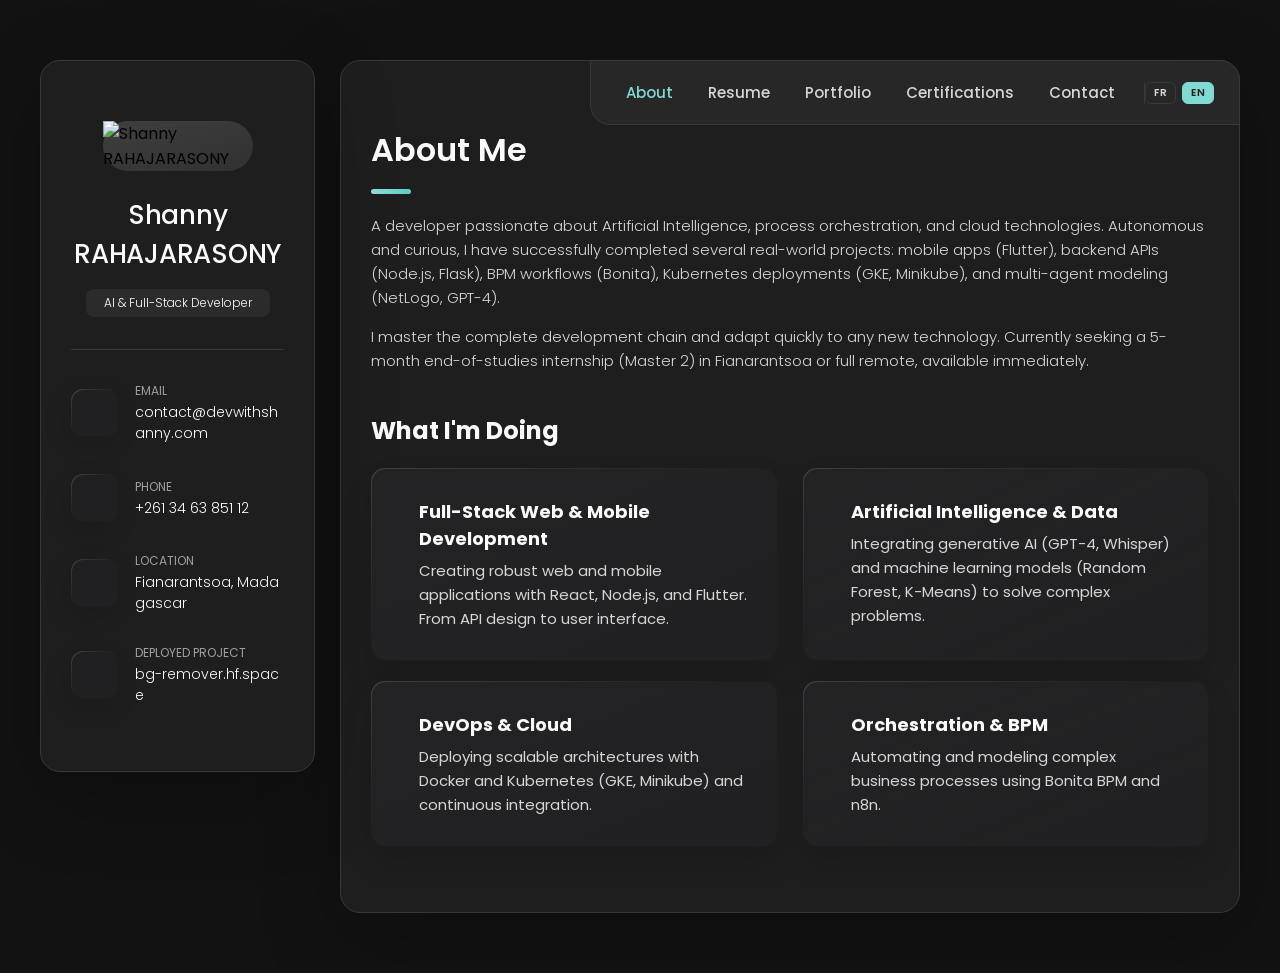
==== commit 39f2db6b: "chore: update contact email address" ====
--- a/index.html
+++ b/index.html
@@ -8,7 +8,7 @@
   <title>Shanny RAHAJARASONY — Développeur Full-Stack & IA</title>
 
   <!-- favicon -->
-  <link rel="shortcut icon" href="./assets/images/logo.ico" type="image/x-icon">
+  <link rel="shortcut icon" href="./assets/images/logo.png" type="image/png">
 
   <!-- custom css link -->
   <link rel="stylesheet" href="./assets/css/style.css">
@@ -103,7 +103,7 @@
             </div>
             <div class="contact-info">
               <p class="contact-title" data-i18n="email">Email</p>
-              <a href="mailto:rahajarasony01@gmail.com" class="contact-link">rahajarasony01@gmail.com</a>
+              <a href="mailto:contact@devwithshanny.com" class="contact-link">contact@devwithshanny.com</a>
             </div>
           </li>
           <li class="contact-item">
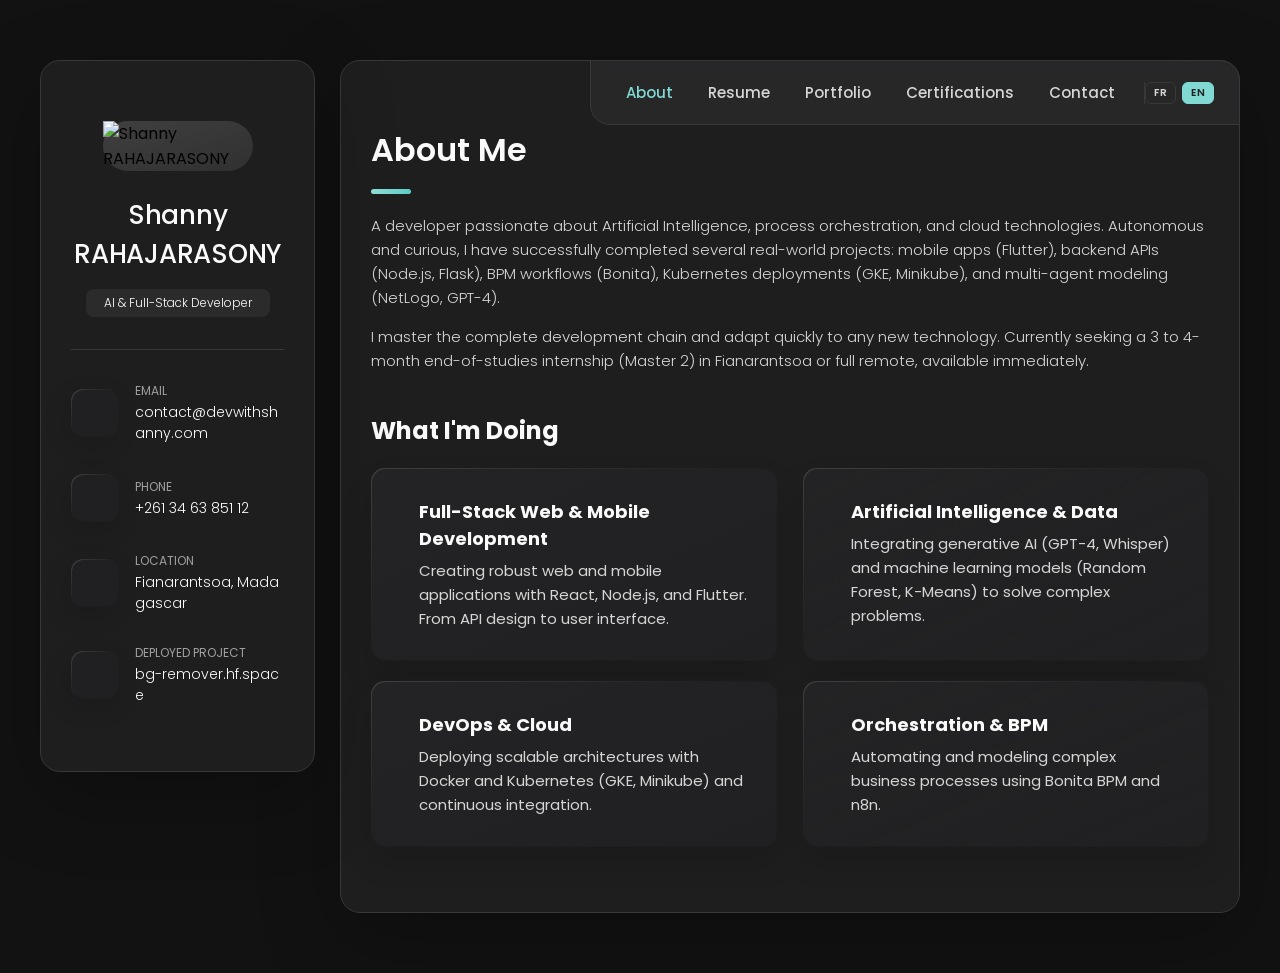
==== commit e4ae3a90: "feat: update resume timeline, skills, translations, and add portfolio screenshot" ====
--- a/index.html
+++ b/index.html
@@ -190,7 +190,7 @@
         </header>
         <section class="about-text">
           <p data-i18n="about_p1">Développeur passionné par l'intelligence artificielle, l'orchestration de processus et le cloud. Autonome et curieux, j'ai mené à bien plusieurs projets concrets : applications mobiles (Flutter), API backend (Node.js, Flask), workflows BPM (Bonita), déploiements Kubernetes (GKE, Minikube) et modélisation multi-agents (NetLogo, GPT-4).</p>
-          <p data-i18n="about_p2">Je maîtrise la chaîne complète de développement et je m'adapte rapidement à toute nouvelle technologie. Recherche stage de fin d'études (Master 2) de 5 mois à Fianarantsoa ou en full remote, disponible immédiatement.</p>
+          <p data-i18n="about_p2">Je maîtrise la chaîne complète de développement et je m'adapte rapidement à toute nouvelle technologie. Recherche stage de fin d'études (Master 2) de 3 à 4 mois à Fianarantsoa ou en full remote, disponible immédiatement.</p>
         </section>
 
         <!-- SERVICES -->
@@ -275,44 +275,58 @@
           </div>
           <ol class="timeline-list">
             <li class="timeline-item">
+              <h4 class="h4 timeline-item-title" data-i18n="exp_churn">Prédiction du Churn - KNIME & Data Mining</h4>
+              <span data-i18n="date_mai2026">Mai 2026</span>
+              <p class="timeline-text" data-i18n="exp_churn_d1">Pipeline ETL complet (7 043 clients, 21 variables). Random Forest (Accuracy: 85%, AUC: 0.86).</p>
+              <p class="timeline-text" data-i18n="exp_churn_d2">Clustering K-Means (3 profils de risque). Export Excel avec recommandations métier.</p>
+            </li>
+            <li class="timeline-item">
+              <h4 class="h4 timeline-item-title" data-i18n="exp_autoplan">AutoPlan ENI - Génération d'emplois du temps</h4>
+              <span data-i18n="date_mai2026">Mai 2026</span>
+              <p class="timeline-text" data-i18n="exp_autoplan_d1">Algorithme CSP (AC-3, MRV, Min-Conflicts) — Flutter + Node.js + Python FastAPI.</p>
+            </li>
+            <li class="timeline-item">
+              <h4 class="h4 timeline-item-title" data-i18n="exp_mern">MERN sur Kubernetes/GKE</h4>
+              <span data-i18n="date_avr2026">Avril 2026</span>
+              <p class="timeline-text" data-i18n="exp_mern_d1">Déploiement stack MERN complète sur Google Kubernetes Engine avec CI/CD.</p>
+            </li>
+            <li class="timeline-item">
+              <h4 class="h4 timeline-item-title" data-i18n="exp_irrigation">SMA Irrigation Intelligente - NetLogo</h4>
+              <span data-i18n="date_avr2026">Avril 2026</span>
+              <p class="timeline-text" data-i18n="exp_irrigation_d1">Simulation multi-agents IoT : capteurs, irrigators, météo dynamique. Économie d'eau > 35%.</p>
+            </li>
+            <li class="timeline-item">
+              <h4 class="h4 timeline-item-title" data-i18n="exp_hotel">Hotel/Restaurant - Orchestration Bonita BPM</h4>
+              <span data-i18n="date_mar2026">Mars 2026</span>
+              <p class="timeline-text" data-i18n="exp_hotel_d1">Architecture SOA, 5 processus BPMN. Services REST Node.js. Automatisation Messenger via n8n.</p>
+            </li>
+            <li class="timeline-item">
+              <h4 class="h4 timeline-item-title" data-i18n="exp_gestion">Gestion de Produits - React Native</h4>
+              <span data-i18n="date_mar2026">Mars 2026</span>
+              <p class="timeline-text" data-i18n="exp_gestion_d1">Application mobile React Native + backend Node.js/Express pour gestion de stock.</p>
+            </li>
+            <li class="timeline-item">
               <h4 class="h4 timeline-item-title" data-i18n="exp_bg">BG Remover Pro - Suppression d'arrière-plan IA</h4>
-              <span>Février 2026</span>
+              <span data-i18n="date_fev2026">Février 2026</span>
               <p class="timeline-text" data-i18n="exp_bg_d1">Modèle ISNet via rembg (alpha matting, post-processing NumPy), backend Flask hexagonal.</p>
               <p class="timeline-text" data-i18n="exp_bg_d2">Frontend vanilla JS : drag & drop, canvas interactif. Docker + Gunicorn sur HF Spaces.</p>
             </li>
-
-            <li class="timeline-item">
-              <h4 class="h4 timeline-item-title" data-i18n="exp_churn">Prédiction du Churn - KNIME & Data Mining</h4>
-              <span>Mai 2026</span>
-              <p class="timeline-text" data-i18n="exp_churn_d1">Pipeline ETL complet (7 043 clients, 21 variables). Random Forest (Accuracy: 85%, AUC: 0.86).</p>
-              <p class="timeline-text" data-i18n="exp_churn_d2">Clustering K-Means (3 profils de risque). Export Excel avec recommandations métier.</p>
-            </li>
-            <li class="timeline-item">
-              <h4 class="h4 timeline-item-title" data-i18n="exp_hotel">Hotel/Restaurant - Orchestration Bonita BPM</h4>
-              <span>Mars 2026</span>
-              <p class="timeline-text" data-i18n="exp_hotel_d1">Architecture SOA, 5 processus BPMN. Services REST Node.js. Automatisation Messenger via n8n.</p>
-            </li>
-            <li class="timeline-item">
-              <h4 class="h4 timeline-item-title" data-i18n="exp_irrigation">SMA Irrigation Intelligente - NetLogo</h4>
-              <span>Avril 2026</span>
-              <p class="timeline-text" data-i18n="exp_irrigation_d1">Simulation multi-agents IoT : capteurs, irrigators, météo dynamique. Économie d'eau > 35%.</p>
-            </li>
             <li class="timeline-item">
               <h4 class="h4 timeline-item-title" data-i18n="exp_multi">Plateforme Multi-Agents IA</h4>
-              <span>Septembre 2025</span>
+              <span data-i18n="date_sep2025">Septembre 2025</span>
               <p class="timeline-text" data-i18n="exp_multi_d1">4 agents Python collaborant via superviseur (scraping, résumé, traduction, publication).</p>
               <p class="timeline-text" data-i18n="exp_multi_d2">OpenAI GPT-4 pour résumé automatique et traduction multilingue, Notion API.</p>
             </li>
             <li class="timeline-item">
               <h4 class="h4 timeline-item-title" data-i18n="exp_ecollecte">Développeur Full-Stack (Stage) — Projet E-Collecte (ISERP)</h4>
-              <span>Oct. 2025 – Jan. 2026</span>
+              <span data-i18n="date_stage2">Sep. 2024 – Déc. 2024</span>
               <p class="timeline-text" data-i18n="exp_ecollecte_d1">Application mobile Flutter de collecte de données sur terrain.</p>
               <p class="timeline-text" data-i18n="exp_ecollecte_d2">Back-end Node.js/TypeScript avec Express.js, Prisma ORM et MySQL.</p>
               <p class="timeline-text" data-i18n="exp_ecollecte_d3">Projet réalisé en totale autonomie.</p>
             </li>
             <li class="timeline-item">
               <h4 class="h4 timeline-item-title" data-i18n="exp_commune">Développeur Web (Stage) — Commune Urbaine de Fianarantsoa</h4>
-              <span>Sept. – Nov. 2023</span>
+              <span data-i18n="date_stage1">Sept. – Nov. 2023</span>
               <p class="timeline-text" data-i18n="exp_commune_d1">Application web de gestion de l'urbanisme (PHP & WordPress).</p>
               <p class="timeline-text" data-i18n="exp_commune_d2">Réalisé en hybride, en totale autonomie.</p>
             </li>
@@ -323,32 +337,25 @@
           <h3 class="h3 skills-title" data-i18n="skills_title">Mes Compétences</h3>
           <ul class="skills-list content-card">
             <li class="skills-item">
-              <div class="title-wrapper"><h5 class="h5" data-i18n="skill_lang">Langages (JS/TS, Python, Dart, SQL)</h5><data value="90">90%</data></div>
-              <div class="skill-progress-bg"><div class="skill-progress-fill" style="width: 90%;"></div></div>
-            </li>
-            <li class="skills-item">
-              <div class="title-wrapper"><h5 class="h5" data-i18n="skill_front">Frontend (React, Flutter, React Native)</h5><data value="85">85%</data></div>
-              <div class="skill-progress-bg"><div class="skill-progress-fill" style="width: 85%;"></div></div>
-            </li>
-            <li class="skills-item">
-              <div class="title-wrapper"><h5 class="h5" data-i18n="skill_back">Backend (Node.js, Express, Flask, Prisma)</h5><data value="85">85%</data></div>
-              <div class="skill-progress-bg"><div class="skill-progress-fill" style="width: 85%;"></div></div>
-            </li>
-            <li class="skills-item">
-              <div class="title-wrapper"><h5 class="h5" data-i18n="skill_db">Base de données (PostgreSQL, MySQL, MongoDB)</h5><data value="80">80%</data></div>
-              <div class="skill-progress-bg"><div class="skill-progress-fill" style="width: 80%;"></div></div>
-            </li>
-            <li class="skills-item">
-              <div class="title-wrapper"><h5 class="h5" data-i18n="skill_ai">IA & Data (GPT-4, rembg, KNIME, scikit-learn)</h5><data value="80">80%</data></div>
-              <div class="skill-progress-bg"><div class="skill-progress-fill" style="width: 80%;"></div></div>
-            </li>
-            <li class="skills-item">
-              <div class="title-wrapper"><h5 class="h5" data-i18n="skill_devops">DevOps & Cloud (Docker, K8s, GCP, CI/CD)</h5><data value="75">75%</data></div>
-              <div class="skill-progress-bg"><div class="skill-progress-fill" style="width: 75%;"></div></div>
-            </li>
-            <li class="skills-item">
-              <div class="title-wrapper"><h5 class="h5" data-i18n="skill_bpm">Orchestration (Bonita BPM, n8n)</h5><data value="75">75%</data></div>
-              <div class="skill-progress-bg"><div class="skill-progress-fill" style="width: 75%;"></div></div>
+              <div class="title-wrapper"><h5 class="h5" data-i18n="skill_lang">Langages (JS/TS, Python, Dart, SQL)</h5><span class="skill-level avance" data-i18n="level_avance">Avancé</span></div>
+            </li>
+            <li class="skills-item">
+              <div class="title-wrapper"><h5 class="h5" data-i18n="skill_front">Frontend (React, Flutter, React Native)</h5><span class="skill-level avance" data-i18n="level_avance">Avancé</span></div>
+            </li>
+            <li class="skills-item">
+              <div class="title-wrapper"><h5 class="h5" data-i18n="skill_back">Backend (Node.js, Express, Flask, Prisma)</h5><span class="skill-level avance" data-i18n="level_avance">Avancé</span></div>
+            </li>
+            <li class="skills-item">
+              <div class="title-wrapper"><h5 class="h5" data-i18n="skill_db">Base de données (PostgreSQL, MySQL, MongoDB)</h5><span class="skill-level intermediaire" data-i18n="level_inter">Intermédiaire</span></div>
+            </li>
+            <li class="skills-item">
+              <div class="title-wrapper"><h5 class="h5" data-i18n="skill_ai">IA & Data (GPT-4, rembg, KNIME, scikit-learn)</h5><span class="skill-level intermediaire" data-i18n="level_inter">Intermédiaire</span></div>
+            </li>
+            <li class="skills-item">
+              <div class="title-wrapper"><h5 class="h5" data-i18n="skill_devops">DevOps & Cloud (Docker, K8s, GCP, CI/CD)</h5><span class="skill-level intermediaire" data-i18n="level_inter">Intermédiaire</span></div>
+            </li>
+            <li class="skills-item">
+              <div class="title-wrapper"><h5 class="h5" data-i18n="skill_bpm">Orchestration (Bonita BPM, n8n)</h5><span class="skill-level intermediaire" data-i18n="level_inter">Intermédiaire</span></div>
             </li>
           </ul>
         </section>
--- a/assets/css/style.css
+++ b/assets/css/style.css
@@ -859,17 +859,22 @@
   font-weight: var(--fw-300);
 }
 
-.skill-progress-bg {
-  background: var(--jet);
-  width: 100%;
-  height: 8px;
-  border-radius: 10px;
-}
-
-.skill-progress-fill {
-  background: var(--text-gradient-yellow);
-  height: 100%;
-  border-radius: inherit;
+.skill-level {
+  background: var(--border-gradient-onyx);
+  color: var(--orange-yellow-crayola);
+  font-size: var(--fs-7);
+  font-weight: var(--fw-500);
+  padding: 3px 10px;
+  border-radius: 8px;
+  box-shadow: var(--shadow-1);
+}
+
+.skill-level.avance {
+  color: var(--vegas-gold);
+}
+
+.skill-level.intermediaire {
+  color: var(--light-gray);
 }
 
 
